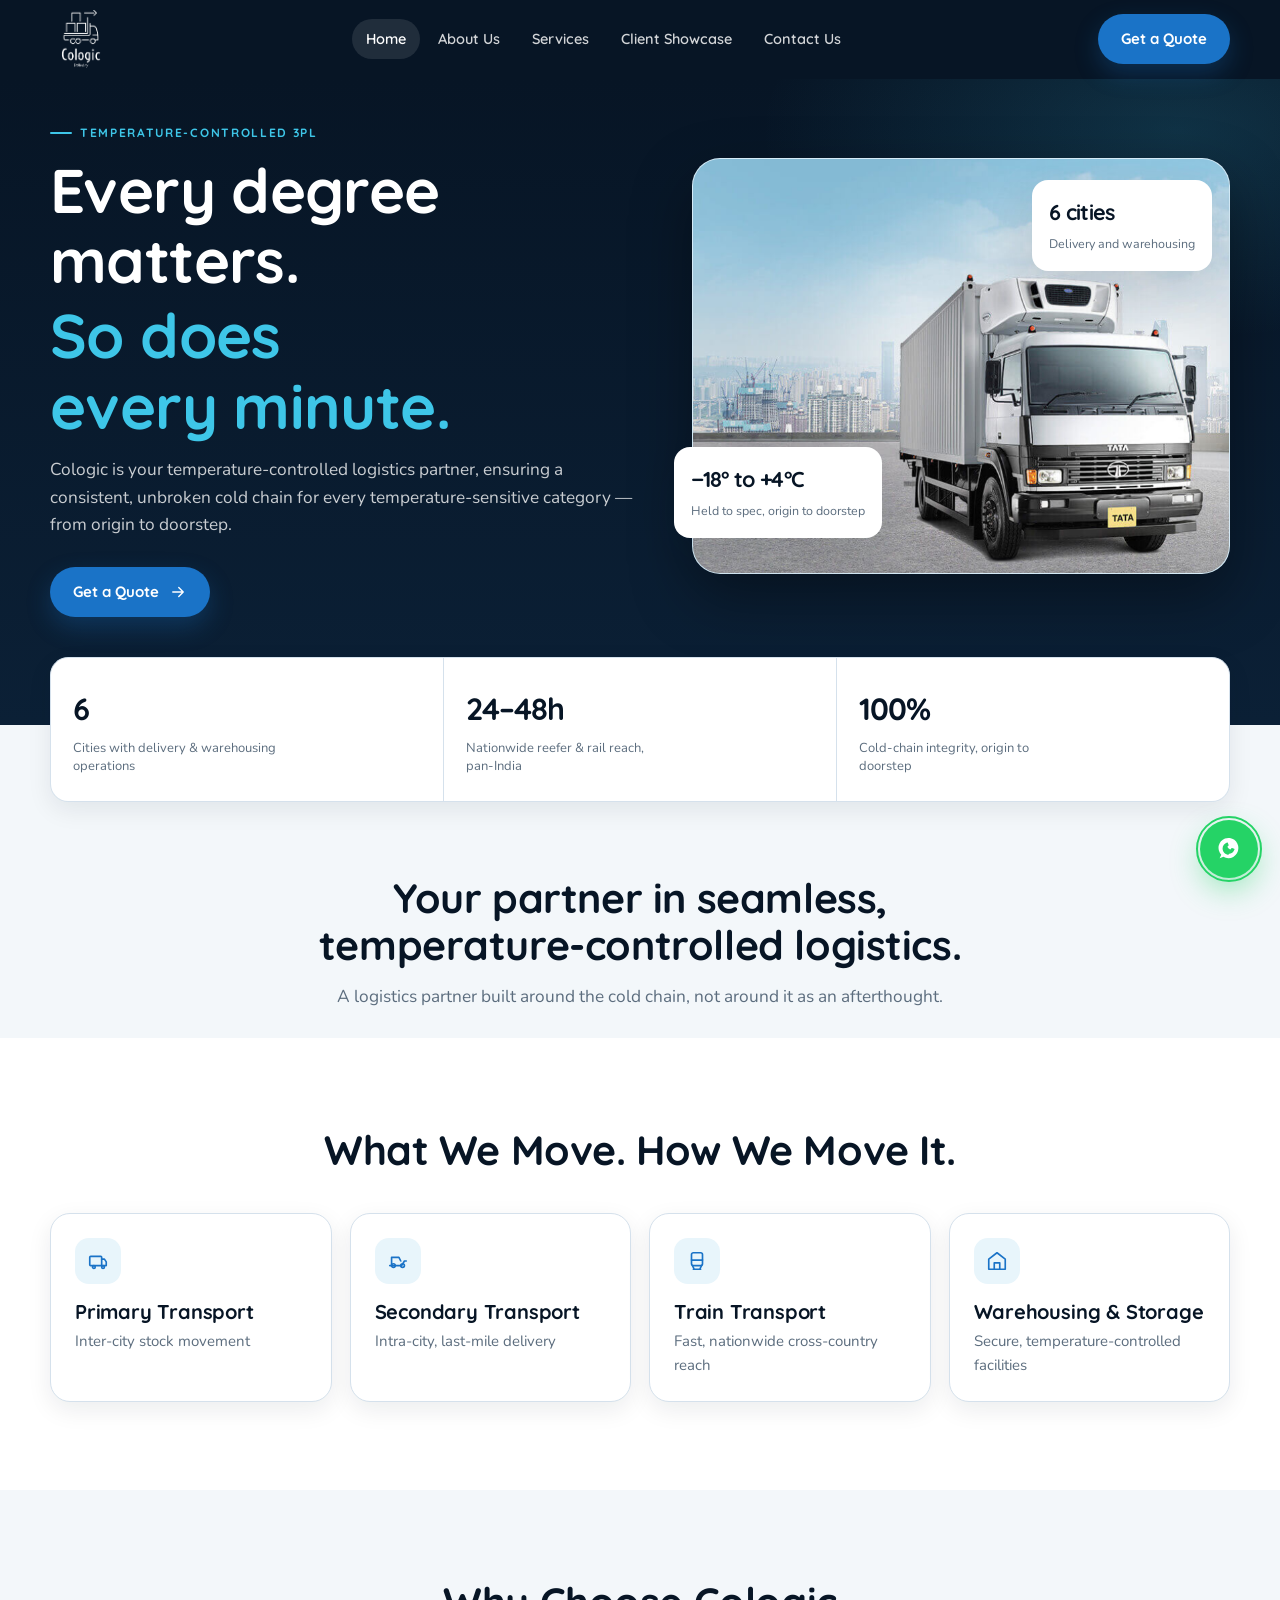
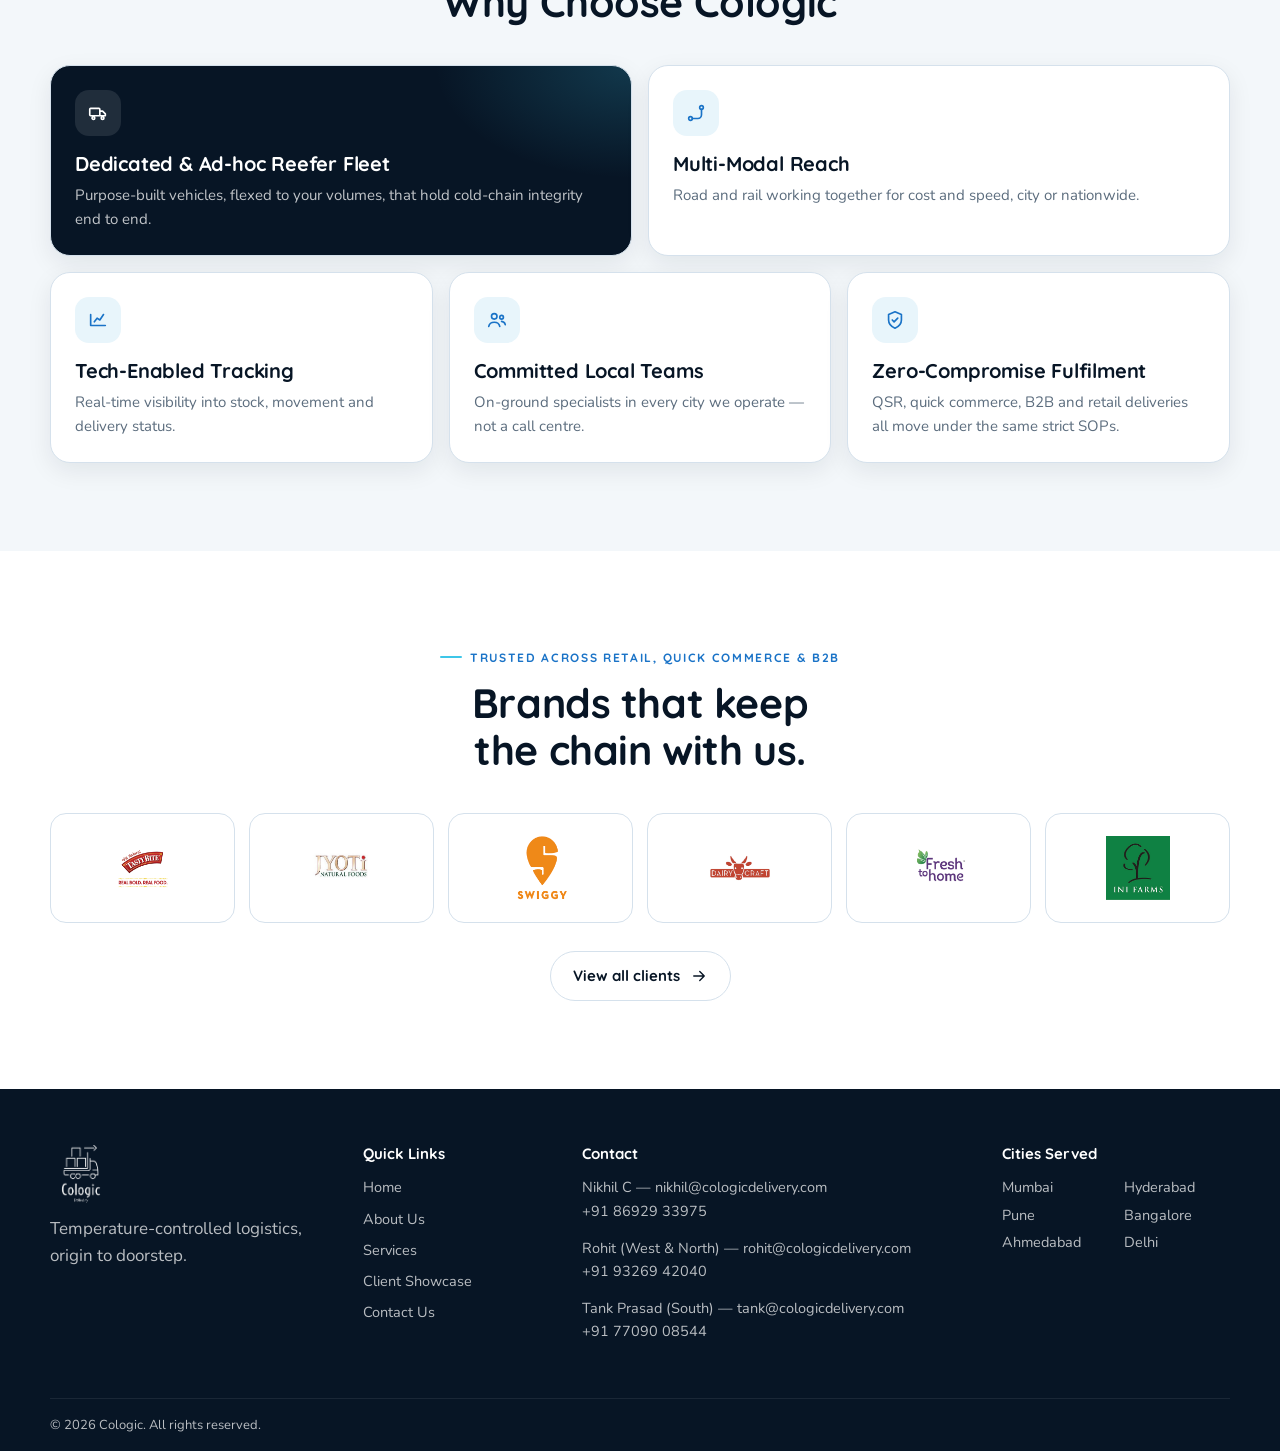
==== index.html @ efc70858 "Add Cologic static site with Docker + GitHub Actions deploy - Dockerfile (nginx:alpine) serving the " ====
<!DOCTYPE html>
<html lang="en">
<head>
  <meta charset="UTF-8">
  <meta name="viewport" content="width=device-width, initial-scale=1.0">
  <title>Cologic | Temperature-controlled logistics</title>
  <meta name="description" content="Cologic is your temperature-controlled logistics partner, keeping an unbroken cold chain for every temperature-sensitive category — from origin to doorstep.">
  <link rel="icon" href="images/logo-mark.png" type="image/png">
  <link rel="stylesheet" href="css/styles.css">
</head>
<body>
  <a class="skip" href="#main">Skip to content</a>

  <header class="header">
    <div class="wrap">
      <a class="brand" href="index.html" aria-label="Cologic home">
        <img src="images/logo-mark.png" alt="Cologic">
      </a>
      <nav class="nav" aria-label="Primary">
        <a class="is-active" href="index.html">Home</a>
        <a href="about.html">About Us</a>
        <a href="services.html">Services</a>
        <a href="clients.html">Client Showcase</a>
        <a href="contact.html">Contact Us</a>
        <a class="nav-cta btn btn-primary" href="contact.html">Get a Quote</a>
      </nav>
      <div class="header-cta">
        <a class="btn btn-primary" href="contact.html">Get a Quote</a>
        <button class="menu-toggle" type="button" aria-label="Open menu" aria-expanded="false">
          <span></span><span></span><span></span>
        </button>
      </div>
    </div>
  </header>

  <main id="main">
    <section class="hero">
      <div class="wrap hero-grid">
        <div class="hero-copy">
          <p class="eyebrow on-dark">Temperature-controlled 3PL</p>
          <h1>Every degree matters. <span>So does every minute.</span></h1>
          <p class="lede">Cologic is your temperature-controlled logistics partner, ensuring a consistent, unbroken cold chain for every temperature-sensitive category — from origin to doorstep.</p>
          <div class="btn-row">
            <a class="btn btn-primary" href="contact.html">
              Get a Quote
              <svg class="icon" viewBox="0 0 24 24"><path d="M5 12h14M13 6l6 6-6 6"/></svg>
            </a>
          </div>
        </div>
        <div class="hero-visual">
          <div class="hero-frame">
            <img src="images/hero-truck.png" alt="Cologic refrigerated delivery truck">
          </div>
          <div class="float-card float-temp">
            <strong>−18° to +4°C</strong>
            <span>Held to spec, origin to doorstep</span>
          </div>
          <div class="float-card float-sla">
            <strong>6 cities</strong>
            <span>Delivery and warehousing</span>
          </div>
        </div>
      </div>
    </section>

    <div class="wrap stats-lift">
      <div class="stats">
        <div class="stat">
          <b>6</b>
          <span>Cities with delivery &amp; warehousing operations</span>
        </div>
        <div class="stat">
          <b>24–48h</b>
          <span>Nationwide reefer &amp; rail reach, pan-India</span>
        </div>
        <div class="stat">
          <b>100%</b>
          <span>Cold-chain integrity, origin to doorstep</span>
        </div>
      </div>
    </div>

    <section class="section partner">
      <div class="wrap partner-copy">
        <h2>Your partner in seamless, temperature-controlled logistics.</h2>
        <p class="lede">A logistics partner built around the cold chain, not around it as an afterthought.</p>
      </div>
    </section>

    <section class="section sheet">
      <div class="wrap">
        <div class="section-head center">
          <h2>What We Move. How We Move It.</h2>
        </div>
        <div class="card-grid">
          <a class="card card-link" href="services.html#primary">
            <div class="card-icon">
              <svg class="icon" viewBox="0 0 24 24"><rect x="3" y="7" width="13" height="10" rx="1"/><path d="M16 10h3l2 3v4h-5"/><circle cx="7.5" cy="18.5" r="1.5"/><circle cx="17.5" cy="18.5" r="1.5"/></svg>
            </div>
            <h3>Primary Transport</h3>
            <p>Inter-city stock movement</p>
          </a>
          <a class="card card-link" href="services.html#secondary">
            <div class="card-icon">
              <svg class="icon" viewBox="0 0 24 24"><path d="M3 17h13l3-5h2"/><circle cx="7" cy="17" r="2"/><circle cx="17" cy="17" r="2"/><path d="M5 17V8h8l2 4"/></svg>
            </div>
            <h3>Secondary Transport</h3>
            <p>Intra-city, last-mile delivery</p>
          </a>
          <a class="card card-link" href="services.html#rail">
            <div class="card-icon">
              <svg class="icon" viewBox="0 0 24 24"><rect x="6" y="3" width="12" height="14" rx="2"/><path d="M6 11h12M9 21l-2-4M15 21l2-4M8 21h8"/></svg>
            </div>
            <h3>Train Transport</h3>
            <p>Fast, nationwide cross-country reach</p>
          </a>
          <a class="card card-link" href="services.html#warehouse">
            <div class="card-icon">
              <svg class="icon" viewBox="0 0 24 24"><path d="M3 10 12 3l9 7v11H3z"/><path d="M9 21v-7h6v7"/></svg>
            </div>
            <h3>Warehousing &amp; Storage</h3>
            <p>Secure, temperature-controlled facilities</p>
          </a>
        </div>
      </div>
    </section>

    <section class="section">
      <div class="wrap">
        <div class="section-head center">
          <h2>Why Choose Cologic</h2>
        </div>
        <div class="why-grid">
          <article class="why-card why-lead">
            <div class="card-icon">
              <svg class="icon" viewBox="0 0 24 24"><rect x="3" y="7" width="11" height="8" rx="1"/><path d="M14 10h3l3 3v2h-6"/><circle cx="7" cy="17.5" r="1.5"/><circle cx="17" cy="17.5" r="1.5"/></svg>
            </div>
            <h3>Dedicated &amp; Ad-hoc Reefer Fleet</h3>
            <p>Purpose-built vehicles, flexed to your volumes, that hold cold-chain integrity end to end.</p>
          </article>
          <article class="why-card">
            <div class="card-icon">
              <svg class="icon" viewBox="0 0 24 24"><circle cx="6" cy="18" r="2"/><circle cx="18" cy="6" r="2"/><path d="M8 18h6a4 4 0 0 0 4-4V8"/></svg>
            </div>
            <h3>Multi-Modal Reach</h3>
            <p>Road and rail working together for cost and speed, city or nationwide.</p>
          </article>
          <article class="why-card">
            <div class="card-icon">
              <svg class="icon" viewBox="0 0 24 24"><path d="M4 18V6M4 18h16"/><path d="M8 14l3-4 3 2 4-6"/></svg>
            </div>
            <h3>Tech-Enabled Tracking</h3>
            <p>Real-time visibility into stock, movement and delivery status.</p>
          </article>
          <article class="why-card">
            <div class="card-icon">
              <svg class="icon" viewBox="0 0 24 24"><circle cx="9" cy="8" r="3"/><path d="M3 19c.6-3 3-4.5 6-4.5s5.4 1.5 6 4.5"/><circle cx="17" cy="9" r="2"/><path d="M17 13.5c2 .3 3.5 1.4 4 3.5"/></svg>
            </div>
            <h3>Committed Local Teams</h3>
            <p>On-ground specialists in every city we operate — not a call centre.</p>
          </article>
          <article class="why-card">
            <div class="card-icon">
              <svg class="icon" viewBox="0 0 24 24"><path d="M12 3 5 6v6c0 4.2 2.8 7.2 7 9 4.2-1.8 7-4.8 7-9V6z"/><path d="m9 12 2 2 4-4"/></svg>
            </div>
            <h3>Zero-Compromise Fulfilment</h3>
            <p>QSR, quick commerce, B2B and retail deliveries all move under the same strict SOPs.</p>
          </article>
        </div>
      </div>
    </section>

    <section class="section sheet">
      <div class="wrap">
        <div class="section-head center">
          <p class="eyebrow">Trusted across retail, quick commerce &amp; B2B</p>
          <h2>Brands that keep the chain with us.</h2>
        </div>
        <div class="logo-grid logo-grid-6">
          <div class="logo-cell"><img src="images/clients/client-01.webp" alt="Client logo"></div>
          <div class="logo-cell"><img src="images/clients/client-02.webp" alt="Client logo"></div>
          <div class="logo-cell"><img src="images/clients/client-03.webp" alt="Client logo"></div>
          <div class="logo-cell"><img src="images/clients/client-04.webp" alt="Client logo"></div>
          <div class="logo-cell"><img src="images/clients/client-05.webp" alt="Client logo"></div>
          <div class="logo-cell"><img src="images/clients/client-06.webp" alt="Client logo"></div>
        </div>
        <div class="btn-row center-row">
          <a class="btn btn-ghost" href="clients.html">
            View all clients
            <svg class="icon" viewBox="0 0 24 24"><path d="M5 12h14M13 6l6 6-6 6"/></svg>
          </a>
        </div>
      </div>
    </section>
  </main>

  <footer class="footer">
    <div class="wrap footer-grid">
      <div class="footer-brand">
        <img src="images/logo-mark.png" alt="Cologic">
        <p>Temperature-controlled logistics, origin to doorstep.</p>
      </div>
      <div>
        <h4>Quick Links</h4>
        <ul>
          <li><a href="index.html">Home</a></li>
          <li><a href="about.html">About Us</a></li>
          <li><a href="services.html">Services</a></li>
          <li><a href="clients.html">Client Showcase</a></li>
          <li><a href="contact.html">Contact Us</a></li>
        </ul>
      </div>
      <div>
        <h4>Contact</h4>
        <ul class="footer-contacts">
          <li>
            <a href="mailto:nikhil@cologicdelivery.com">Nikhil C — nikhil@cologicdelivery.com</a>
            <a href="tel:+918692933975">+91 86929 33975</a>
          </li>
          <li>
            <a href="mailto:rohit@cologicdelivery.com">Rohit (West &amp; North) — rohit@cologicdelivery.com</a>
            <a href="tel:+919326942040">+91 93269 42040</a>
          </li>
          <li>
            <a href="mailto:tank@cologicdelivery.com">Tank Prasad (South) — tank@cologicdelivery.com</a>
            <a href="tel:+917709008544">+91 77090 08544</a>
          </li>
        </ul>
      </div>
      <div>
        <h4>Cities Served</h4>
        <ul class="footer-cities">
          <li>Mumbai</li>
          <li>Hyderabad</li>
          <li>Pune</li>
          <li>Bangalore</li>
          <li>Ahmedabad</li>
          <li>Delhi</li>
        </ul>
      </div>
    </div>
    <div class="wrap footer-bottom">
      <span>© <span data-year>2026</span> Cologic. All rights reserved.</span>
    </div>
  </footer>

  <a class="wa-fab" href="https://wa.me/918692933975" target="_blank" rel="noopener" aria-label="Chat on WhatsApp">
    <svg viewBox="0 0 24 24"><path d="M20 11.5A8.5 8.5 0 0 1 7.2 18.7L4 20l1.4-3.1A8.5 8.5 0 1 1 20 11.5zm-8.4 4.7c2.4 0 4.4-1.6 5.1-3.8.1-.4 0-.6-.3-.7l-1.7-.6c-.3-.1-.5 0-.6.2l-.7 1c-.1.1-.2.2-.4.1-1-.4-1.8-1.1-2.3-2.1 0-.1 0-.3.1-.4l.8-.8c.2-.2.2-.4.1-.6l-.7-1.7c-.1-.3-.4-.4-.7-.3-2.2.7-3.8 2.7-3.8 5.1 0 3 2.4 5.4 5.4 5.4z"/></svg>
  </a>

  <script src="js/main.js"></script>
</body>
</html>
---- css/styles.css ----
/* ==========================================================================
   Cologic Delivery — brand site
   Cold-chain mid-mile logistics
   ========================================================================== */

@import url("https://fonts.googleapis.com/css2?family=Caveat:wght@500;600;700&family=Nunito:ital,wght@0,400;0,500;0,600;0,700;1,400&family=Quicksand:wght@500;600;700&display=swap");

:root {
  --font-display: "Quicksand", "Nunito", sans-serif;
  --font-body: "Nunito", "Quicksand", sans-serif;
  --font-script: "Caveat", cursive;
  --navy: #071525;
  --navy-2: #0c243c;
  --ink: #122033;
  --blue: #1a73c7;
  --blue-deep: #1259a3;
  --cyan: #3ec6e8;
  --ice: #e8f5fb;
  --mist: #f3f7fa;
  --paper: #f6f3ec;
  --white: #ffffff;
  --muted: #5c6d7e;
  --line: #d5e1ec;
  --gold: #c9a227;
  --ok: #1b8a5a;
  --whatsapp: #25d366;
  --shadow: 0 18px 50px rgba(7, 21, 37, 0.12);
  --shadow-sm: 0 8px 24px rgba(7, 21, 37, 0.08);
  --radius: 18px;
  --radius-sm: 12px;
  --header-h: 78px;
  --max: 1180px;
  --ease: cubic-bezier(0.22, 1, 0.36, 1);
}

*,
*::before,
*::after {
  box-sizing: border-box;
  margin: 0;
  padding: 0;
}

html {
  scroll-behavior: smooth;
}

body {
  font-family: var(--font-body);
  color: var(--ink);
  background: var(--mist);
  line-height: 1.6;
  font-size: 17px;
  -webkit-font-smoothing: antialiased;
}

img {
  max-width: 100%;
  display: block;
}

a {
  color: inherit;
  text-decoration: none;
}

button,
input,
select,
textarea {
  font: inherit;
}

ul {
  list-style: none;
}

.skip {
  position: absolute;
  left: -999px;
  top: 8px;
  background: var(--navy);
  color: #fff;
  padding: 8px 14px;
  z-index: 100;
}

.skip:focus {
  left: 8px;
}

/* -------------------------------------------------------------------------- */
/* Layout                                                                      */
/* -------------------------------------------------------------------------- */

.wrap {
  width: min(var(--max), calc(100% - 40px));
  margin-inline: auto;
}

.section {
  padding: 88px 0;
}

.section-head {
  max-width: 640px;
  margin-bottom: 40px;
}

.section-head.center {
  margin-inline: auto;
  text-align: center;
}

.eyebrow {
  display: inline-flex;
  align-items: center;
  gap: 8px;
  font-family: var(--font-display);
  font-size: 12px;
  font-weight: 700;
  letter-spacing: 0.14em;
  text-transform: uppercase;
  color: var(--blue);
  margin-bottom: 12px;
}

.script {
  font-family: var(--font-script);
  font-weight: 600;
  letter-spacing: 0.02em;
  text-transform: none;
}

.eyebrow::before {
  content: "";
  width: 22px;
  height: 2px;
  background: var(--cyan);
  border-radius: 2px;
}

h1,
h2,
h3,
h4 {
  font-family: var(--font-display);
  line-height: 1.15;
  letter-spacing: -0.01em;
  color: var(--navy);
  text-wrap: balance;
}

h1 {
  font-size: clamp(2.15rem, 5vw, 3.85rem);
  font-weight: 700;
}

h2 {
  font-size: clamp(1.7rem, 3.2vw, 2.6rem);
  font-weight: 700;
}

h3 {
  font-size: 1.25rem;
  font-weight: 700;
}

.lede {
  color: var(--muted);
  font-size: 1.08rem;
  margin-top: 14px;
}

/* -------------------------------------------------------------------------- */
/* Buttons                                                                     */
/* -------------------------------------------------------------------------- */

.btn {
  display: inline-flex;
  align-items: center;
  justify-content: center;
  gap: 10px;
  min-height: 50px;
  padding: 0 22px;
  border-radius: 999px;
  border: 1.5px solid transparent;
  font-family: var(--font-display);
  font-weight: 700;
  font-size: 15px;
  cursor: pointer;
  transition: transform 0.25s var(--ease), background 0.25s, color 0.25s, box-shadow 0.25s, border-color 0.25s;
}

.btn:hover {
  transform: translateY(-2px);
}

.btn:hover .icon {
  transform: translateX(3px);
}

.btn .icon {
  transition: transform 0.25s var(--ease);
}

.btn-primary {
  background: var(--blue);
  color: #fff;
  box-shadow: 0 10px 24px rgba(26, 115, 199, 0.28);
}

.btn-primary:hover {
  background: var(--blue-deep);
}

.btn-ghost {
  background: transparent;
  color: var(--navy);
  border-color: var(--line);
}

.btn-ghost:hover {
  border-color: var(--navy);
}

.btn-light {
  background: #fff;
  color: var(--navy);
}

.btn-whatsapp {
  background: var(--whatsapp);
  color: #fff;
}

.btn-row {
  display: flex;
  flex-wrap: wrap;
  gap: 12px;
  margin-top: 28px;
}

.icon {
  width: 18px;
  height: 18px;
  fill: none;
  stroke: currentColor;
  stroke-width: 1.8;
  stroke-linecap: round;
  stroke-linejoin: round;
}

/* -------------------------------------------------------------------------- */
/* Top bar + header                                                            */
/* -------------------------------------------------------------------------- */

.topbar {
  background: var(--navy);
  color: rgba(255, 255, 255, 0.78);
  font-size: 13px;
}

.topbar .wrap {
  display: flex;
  justify-content: space-between;
  align-items: center;
  min-height: 38px;
  gap: 16px;
}

.topbar a:hover {
  color: #fff;
}

.topbar-left,
.topbar-right {
  display: flex;
  gap: 18px;
  align-items: center;
  flex-wrap: wrap;
}

.topbar svg {
  width: 14px;
  height: 14px;
  vertical-align: -2px;
  margin-right: 6px;
}

.header {
  position: sticky;
  top: 0;
  z-index: 50;
  background: rgba(255, 255, 255, 0.9);
  backdrop-filter: blur(16px);
  border-bottom: 1px solid transparent;
  transition: box-shadow 0.3s, border-color 0.3s;
}

.header.is-scrolled {
  border-bottom-color: var(--line);
  box-shadow: 0 8px 30px rgba(7, 21, 37, 0.06);
}

.header .wrap {
  display: flex;
  align-items: center;
  justify-content: space-between;
  min-height: var(--header-h);
  gap: 20px;
}

.brand {
  display: flex;
  align-items: center;
  gap: 10px;
  flex-shrink: 0;
}

.brand img {
  height: 54px;
  width: auto;
  mix-blend-mode: multiply;
}

.nav {
  display: flex;
  align-items: center;
  gap: 4px;
}

.nav a {
  padding: 8px 14px;
  border-radius: 999px;
  font-family: var(--font-display);
  font-weight: 600;
  font-size: 14.5px;
  color: var(--navy-2);
  transition: background 0.2s, color 0.2s;
}

.nav a:hover,
.nav a.is-active {
  background: var(--ice);
  color: var(--blue);
}

.header-cta {
  display: flex;
  align-items: center;
  gap: 10px;
}

.menu-toggle {
  display: none;
  width: 44px;
  height: 44px;
  border: 1px solid var(--line);
  background: #fff;
  border-radius: 12px;
  cursor: pointer;
  align-items: center;
  justify-content: center;
  flex-direction: column;
  gap: 5px;
}

.menu-toggle span {
  display: block;
  width: 18px;
  height: 2px;
  background: var(--navy);
  border-radius: 2px;
  transition: 0.25s var(--ease);
}

body.nav-open .menu-toggle span:nth-child(1) {
  transform: translateY(7px) rotate(45deg);
}

body.nav-open .menu-toggle span:nth-child(2) {
  opacity: 0;
}

body.nav-open .menu-toggle span:nth-child(3) {
  transform: translateY(-7px) rotate(-45deg);
}

/* -------------------------------------------------------------------------- */
/* Hero                                                                        */
/* -------------------------------------------------------------------------- */

.hero {
  position: relative;
  overflow: hidden;
  background:
    radial-gradient(900px 420px at 85% -10%, rgba(62, 198, 232, 0.22), transparent 60%),
    radial-gradient(700px 380px at 0% 100%, rgba(26, 115, 199, 0.16), transparent 55%),
    linear-gradient(180deg, #f7fbfe 0%, var(--mist) 100%);
  padding: 56px 0 28px;
}

.hero-grid {
  display: grid;
  grid-template-columns: 1.05fr 0.95fr;
  gap: 48px;
  align-items: center;
}

.hero-kicker {
  display: inline-flex;
  align-items: center;
  gap: 8px;
  background: #fff;
  border: 1px solid var(--line);
  border-radius: 999px;
  padding: 6px 12px 6px 6px;
  font-size: 13px;
  font-weight: 600;
  color: var(--navy-2);
  margin-bottom: 18px;
  box-shadow: var(--shadow-sm);
}

.hero-kicker b {
  background: var(--navy);
  color: #fff;
  border-radius: 999px;
  padding: 4px 10px;
  font-size: 11px;
  letter-spacing: 0.08em;
  font-family: var(--font-display);
}

.hero-kicker .script {
  font-size: 1.45em;
  color: var(--blue);
  line-height: 1;
}

.hero h1 span {
  display: block;
  background: linear-gradient(90deg, var(--navy) 0%, var(--blue) 70%, #1aa3c4 100%);
  -webkit-background-clip: text;
  background-clip: text;
  color: transparent;
}

.hero-visual {
  position: relative;
}

.hero-frame {
  border-radius: 28px;
  overflow: hidden;
  box-shadow: var(--shadow);
  background: #cfe8f6;
  aspect-ratio: 4 / 3.1;
}

.hero-frame img {
  width: 100%;
  height: 100%;
  object-fit: cover;
  object-position: 60% 70%;
  animation: kenburns 18s var(--ease) infinite alternate;
}

.float-card {
  position: absolute;
  background: #fff;
  border-radius: 16px;
  padding: 14px 16px;
  box-shadow: var(--shadow);
  border: 1px solid rgba(255, 255, 255, 0.7);
  animation: floaty 4.5s ease-in-out infinite;
}

.float-temp {
  left: -18px;
  bottom: 36px;
  min-width: 168px;
}

.float-sla {
  right: 18px;
  top: 22px;
  animation-delay: 1.2s;
}

.float-card strong {
  display: block;
  font-family: var(--font-display);
  font-size: 1.35rem;
  letter-spacing: -0.03em;
  color: var(--navy);
}

.float-card span {
  font-size: 12.5px;
  color: var(--muted);
}

.temp-range {
  display: flex;
  align-items: center;
  gap: 8px;
  margin-top: 6px;
}

.temp-bar {
  flex: 1;
  height: 6px;
  border-radius: 99px;
  background: linear-gradient(90deg, #ef8a3a, #3ec6e8 55%, #4aa3ff);
  position: relative;
  overflow: hidden;
}

.temp-bar::after {
  content: "";
  position: absolute;
  inset: 0;
  background: linear-gradient(90deg, transparent, rgba(255, 255, 255, 0.7), transparent);
  animation: shimmer 2.4s ease-in-out infinite;
}

/* -------------------------------------------------------------------------- */
/* Marquee                                                                     */
/* -------------------------------------------------------------------------- */

.marquee {
  overflow: hidden;
  border-block: 1px solid var(--line);
  background: #fff;
  padding: 14px 0;
}

.marquee:hover .marquee-track {
  animation-play-state: paused;
}

.marquee-track {
  display: flex;
  gap: 0;
  width: max-content;
  animation: marquee 28s linear infinite;
}

.marquee span {
  padding: 0 28px;
  font-family: var(--font-display);
  font-weight: 700;
  letter-spacing: 0.14em;
  text-transform: uppercase;
  font-size: 12px;
  color: var(--navy);
  white-space: nowrap;
}

.marquee span::after {
  content: "·";
  margin-left: 28px;
  color: var(--cyan);
}

@keyframes marquee {
  from { transform: translateX(0); }
  to { transform: translateX(-50%); }
}

/* -------------------------------------------------------------------------- */
/* Stats                                                                       */
/* -------------------------------------------------------------------------- */

.stats {
  display: grid;
  grid-template-columns: repeat(5, 1fr);
  gap: 1px;
  background: var(--line);
  border: 1px solid var(--line);
  border-radius: var(--radius);
  overflow: hidden;
  margin-top: -8px;
  position: relative;
  z-index: 2;
  box-shadow: var(--shadow-sm);
}

.stat {
  background: #fff;
  padding: 22px 18px;
  text-align: center;
}

.stat b {
  display: block;
  font-family: var(--font-display);
  font-size: 1.55rem;
  color: var(--navy);
  letter-spacing: -0.03em;
}

.stat span {
  font-size: 13px;
  color: var(--muted);
}

/* -------------------------------------------------------------------------- */
/* Cards / grids                                                               */
/* -------------------------------------------------------------------------- */

.intro-grid {
  display: grid;
  grid-template-columns: 1.1fr 0.9fr;
  gap: 56px;
  align-items: center;
}

.intro-copy p + p {
  margin-top: 14px;
  color: var(--muted);
}

.intro-panel {
  background: var(--navy);
  color: rgba(255, 255, 255, 0.82);
  border-radius: 24px;
  padding: 36px;
  position: relative;
  overflow: hidden;
}

.intro-panel::after {
  content: "";
  position: absolute;
  width: 220px;
  height: 220px;
  right: -70px;
  bottom: -80px;
  background: radial-gradient(circle, rgba(62, 198, 232, 0.35), transparent 70%);
}

.intro-panel h3 {
  color: #fff;
  margin-bottom: 10px;
}

.card-grid {
  display: grid;
  grid-template-columns: repeat(4, 1fr);
  gap: 18px;
}

.card-grid-3 {
  display: grid;
  grid-template-columns: repeat(3, 1fr);
  gap: 18px;
}

.card {
  background: #fff;
  border: 1px solid var(--line);
  border-radius: 20px;
  padding: 24px;
  box-shadow: var(--shadow-sm);
  transition: transform 0.35s var(--ease), border-color 0.25s, box-shadow 0.25s;
}

.card:hover {
  transform: translateY(-6px);
  border-color: #b7d4ea;
  box-shadow: var(--shadow);
}

.card-icon {
  width: 46px;
  height: 46px;
  border-radius: 14px;
  display: grid;
  place-items: center;
  background: var(--ice);
  color: var(--blue);
  margin-bottom: 16px;
  transition: transform 0.35s var(--ease), background 0.25s;
}

.card:hover .card-icon {
  transform: rotate(-8deg) scale(1.08);
}

.card-icon svg {
  width: 22px;
  height: 22px;
}

.card p {
  color: var(--muted);
  font-size: 15px;
  margin-top: 8px;
}

.card .link {
  display: inline-flex;
  align-items: center;
  gap: 6px;
  margin-top: 16px;
  color: var(--blue);
  font-weight: 600;
  font-size: 14px;
}

/* -------------------------------------------------------------------------- */
/* Temperature / capability band                                               */
/* -------------------------------------------------------------------------- */

.band {
  background: var(--navy);
  color: rgba(255, 255, 255, 0.8);
  border-radius: 28px;
  padding: 48px;
  display: grid;
  grid-template-columns: 1fr 1fr;
  gap: 40px;
  align-items: center;
}

.band h2,
.band h3 {
  color: #fff;
}

.thermo-wrap {
  display: grid;
  grid-template-columns: 70px 1fr;
  gap: 22px;
  align-items: center;
}

.thermo {
  width: 28px;
  height: 220px;
  margin: 0 auto;
  border-radius: 20px;
  border: 3px solid rgba(255, 255, 255, 0.25);
  position: relative;
  background: linear-gradient(180deg, #ef8a3a 0%, #fff 45%, #3ec6e8 100%);
  background-size: 100% 160%;
  animation: thermo-pulse 3.6s ease-in-out infinite;
}

.thermo::after {
  content: "";
  position: absolute;
  width: 42px;
  height: 42px;
  left: 50%;
  bottom: -14px;
  transform: translateX(-50%);
  background: #3ec6e8;
  border-radius: 50%;
  border: 3px solid rgba(255, 255, 255, 0.25);
  animation: thermo-glow 2.4s ease-in-out infinite;
}

.temp-list li {
  display: flex;
  justify-content: space-between;
  gap: 12px;
  padding: 10px 0;
  border-bottom: 1px solid rgba(255, 255, 255, 0.1);
  font-size: 14.5px;
}

.temp-list b {
  color: #fff;
}

/* -------------------------------------------------------------------------- */
/* Cities                                                                      */
/* -------------------------------------------------------------------------- */

.city-grid {
  display: grid;
  grid-template-columns: repeat(5, 1fr);
  gap: 14px;
}

.city {
  background: #fff;
  border: 1px solid var(--line);
  border-radius: 16px;
  padding: 22px 16px;
  text-align: center;
  transition: transform 0.3s var(--ease), border-color 0.25s, box-shadow 0.25s;
}

.city:hover {
  transform: translateY(-4px);
  border-color: #b7d4ea;
  box-shadow: var(--shadow-sm);
}

.city strong {
  display: block;
  font-family: var(--font-display);
  font-size: 1.15rem;
}

.city span {
  font-size: 13px;
  color: var(--muted);
}

/* -------------------------------------------------------------------------- */
/* Product verticals                                                           */
/* -------------------------------------------------------------------------- */

.product-grid {
  display: grid;
  grid-template-columns: repeat(3, 1fr);
  gap: 18px;
}

.product {
  position: relative;
  border-radius: 22px;
  overflow: hidden;
  min-height: 220px;
  isolation: isolate;
}

.product img {
  width: 100%;
  height: 100%;
  object-fit: cover;
  position: absolute;
  inset: 0;
  z-index: -1;
  transform: scale(1.04);
  transition: transform 0.5s var(--ease);
}

.product:hover img {
  transform: scale(1.1);
}

.product::after {
  content: "";
  position: absolute;
  inset: 0;
  background: linear-gradient(180deg, transparent 25%, rgba(7, 21, 37, 0.78));
  z-index: 0;
}

.product figcaption {
  position: absolute;
  left: 18px;
  right: 18px;
  bottom: 16px;
  color: #fff;
  z-index: 1;
  font-family: var(--font-display);
  font-size: 1.2rem;
  font-weight: 700;
}

/* -------------------------------------------------------------------------- */
/* Clients                                                                     */
/* -------------------------------------------------------------------------- */

.logo-grid {
  display: grid;
  grid-template-columns: repeat(5, 1fr);
  gap: 14px;
}

.logo-cell {
  background: #fff;
  border: 1px solid var(--line);
  border-radius: 16px;
  min-height: 110px;
  display: grid;
  place-items: center;
  padding: 16px 18px;
  transition: transform 0.3s var(--ease), box-shadow 0.3s, border-color 0.25s;
}

.logo-cell:hover {
  transform: translateY(-4px);
  border-color: #b7d4ea;
  box-shadow: var(--shadow-sm);
}

.logo-cell img {
  max-height: 64px;
  width: auto;
  max-width: 100%;
  object-fit: contain;
  filter: grayscale(0.15);
  transition: filter 0.3s, transform 0.3s var(--ease);
}

.logo-cell:hover img {
  filter: grayscale(0);
  transform: scale(1.06);
}

/* -------------------------------------------------------------------------- */
/* FAQ                                                                         */
/* -------------------------------------------------------------------------- */

.faq {
  display: grid;
  gap: 10px;
}

.faq details {
  background: #fff;
  border: 1px solid var(--line);
  border-radius: 16px;
  padding: 4px 18px;
}

.faq summary {
  cursor: pointer;
  list-style: none;
  font-weight: 700;
  font-family: var(--font-display);
  padding: 16px 0;
  display: flex;
  justify-content: space-between;
  align-items: center;
  gap: 12px;
}

.faq summary::-webkit-details-marker {
  display: none;
}

.faq summary::after {
  content: "+";
  font-size: 22px;
  color: var(--blue);
  font-weight: 500;
}

.faq details[open] summary::after {
  content: "–";
}

.faq details p {
  color: var(--muted);
  padding-bottom: 16px;
}

/* -------------------------------------------------------------------------- */
/* CTA band                                                                    */
/* -------------------------------------------------------------------------- */

.cta {
  background:
    radial-gradient(500px 200px at 90% 0%, rgba(62, 198, 232, 0.22), transparent),
    var(--navy);
  color: rgba(255, 255, 255, 0.8);
  border-radius: 28px;
  padding: 48px;
  display: flex;
  justify-content: space-between;
  align-items: center;
  gap: 24px;
}

.cta h2 {
  color: #fff;
  max-width: 560px;
}

/* -------------------------------------------------------------------------- */
/* Page hero                                                                   */
/* -------------------------------------------------------------------------- */

.page-hero {
  background:
    linear-gradient(180deg, rgba(7, 21, 37, 0.55), rgba(7, 21, 37, 0.78)),
    url("../images/hero-truck.png") center 68% / cover no-repeat;
  color: #fff;
  padding: 72px 0 64px;
}

.page-hero h1 {
  color: #fff;
}

.page-hero .lede {
  color: rgba(255, 255, 255, 0.78);
}

.crumbs {
  font-size: 13px;
  color: rgba(255, 255, 255, 0.65);
  margin-bottom: 14px;
}

.crumbs a:hover {
  color: #fff;
}

/* -------------------------------------------------------------------------- */
/* About                                                                       */
/* -------------------------------------------------------------------------- */

.mission-grid {
  display: grid;
  grid-template-columns: 1fr 1fr;
  gap: 18px;
}

.mission {
  background: #fff;
  border-radius: 22px;
  padding: 32px;
  border: 1px solid var(--line);
}

.mission.vision {
  background: var(--navy);
  color: rgba(255, 255, 255, 0.8);
  border-color: transparent;
}

.mission.vision h3 {
  color: #fff;
}

.timeline {
  display: grid;
  gap: 0;
  border-left: 2px solid var(--line);
  margin-left: 8px;
}

.tl {
  position: relative;
  padding: 0 0 28px 28px;
}

.tl::before {
  content: "";
  position: absolute;
  left: -7px;
  top: 6px;
  width: 12px;
  height: 12px;
  background: var(--cyan);
  border-radius: 50%;
  box-shadow: 0 0 0 4px var(--ice);
}

.tl b {
  color: var(--blue);
  font-size: 13px;
  letter-spacing: 0.08em;
  text-transform: uppercase;
}

.check-list li {
  position: relative;
  padding-left: 28px;
  margin: 10px 0;
  color: var(--muted);
}

.check-list li::before {
  content: "";
  position: absolute;
  left: 0;
  top: 7px;
  width: 16px;
  height: 16px;
  border-radius: 50%;
  background: var(--ice);
  box-shadow: inset 0 0 0 1px #b9d8ea;
}

.check-list li::after {
  content: "";
  position: absolute;
  left: 5px;
  top: 11px;
  width: 6px;
  height: 3px;
  border-left: 2px solid var(--blue);
  border-bottom: 2px solid var(--blue);
  transform: rotate(-45deg);
}

.two-col {
  display: grid;
  grid-template-columns: 1fr 1fr;
  gap: 40px;
  align-items: start;
}

/* -------------------------------------------------------------------------- */
/* Contact                                                                     */
/* -------------------------------------------------------------------------- */

.contact-grid {
  display: grid;
  grid-template-columns: 0.95fr 1.05fr;
  gap: 28px;
  align-items: start;
}

.contact-card,
.form-card {
  background: #fff;
  border: 1px solid var(--line);
  border-radius: 22px;
  padding: 28px;
  box-shadow: var(--shadow-sm);
}

.info-row {
  display: flex;
  gap: 14px;
  padding: 14px 0;
  border-bottom: 1px solid var(--line);
}

.info-row:last-child {
  border-bottom: 0;
}

.info-ico {
  width: 42px;
  height: 42px;
  border-radius: 12px;
  background: var(--ice);
  color: var(--blue);
  display: grid;
  place-items: center;
  flex-shrink: 0;
}

.info-row b {
  display: block;
  font-size: 13px;
  color: var(--muted);
  font-weight: 600;
}

.form-grid {
  display: grid;
  grid-template-columns: 1fr 1fr;
  gap: 14px;
}

.field {
  display: flex;
  flex-direction: column;
  gap: 6px;
}

.field.full {
  grid-column: 1 / -1;
}

.field label {
  font-size: 13px;
  font-weight: 600;
}

.field input,
.field textarea,
.field select {
  border: 1px solid var(--line);
  border-radius: 12px;
  padding: 12px 14px;
  background: var(--mist);
  outline: none;
  transition: border-color 0.2s, box-shadow 0.2s, background 0.2s;
}

.field input:focus,
.field textarea:focus,
.field select:focus {
  border-color: var(--blue);
  background: #fff;
  box-shadow: 0 0 0 4px rgba(26, 115, 199, 0.12);
}

.form-note {
  font-size: 13px;
  color: var(--muted);
  margin-top: 10px;
}

.form-success {
  display: none;
  background: #e8f7ef;
  color: var(--ok);
  border-radius: 12px;
  padding: 12px 14px;
  margin-top: 12px;
  font-weight: 600;
}

.form-success.show {
  display: block;
}

.map {
  border: 0;
  width: 100%;
  min-height: 320px;
  border-radius: 22px;
  filter: grayscale(0.15) contrast(1.05);
}

/* -------------------------------------------------------------------------- */
/* Footer                                                                      */
/* -------------------------------------------------------------------------- */

.footer {
  background: var(--navy);
  color: rgba(255, 255, 255, 0.72);
  padding: 56px 0 0;
  margin-top: 20px;
}

.footer-grid {
  display: grid;
  grid-template-columns: 1.3fr 0.8fr 0.8fr 1fr;
  gap: 32px;
  padding-bottom: 40px;
}

.footer h4 {
  color: #fff;
  font-size: 15px;
  margin-bottom: 14px;
  letter-spacing: 0;
}

.footer a:hover {
  color: #fff;
}

.footer li {
  margin: 8px 0;
  font-size: 14.5px;
}

.footer-brand img {
  height: 56px;
  width: auto;
  margin-bottom: 12px;
  filter: brightness(0) invert(1);
  opacity: 0.92;
}

.footer-bottom {
  border-top: 1px solid rgba(255, 255, 255, 0.08);
  padding: 16px 0;
  display: flex;
  justify-content: space-between;
  gap: 12px;
  font-size: 13px;
  flex-wrap: wrap;
}

/* -------------------------------------------------------------------------- */
/* WhatsApp FAB                                                                */
/* -------------------------------------------------------------------------- */

.wa-fab {
  position: fixed;
  right: 22px;
  bottom: 22px;
  z-index: 60;
  width: 58px;
  height: 58px;
  border-radius: 50%;
  background: var(--whatsapp);
  color: #fff;
  display: grid;
  place-items: center;
  box-shadow: 0 12px 30px rgba(37, 211, 102, 0.4);
  transition: transform 0.25s var(--ease);
}

.wa-fab::before {
  content: "";
  position: absolute;
  inset: -4px;
  border-radius: 50%;
  border: 2px solid var(--whatsapp);
  animation: ping 2.2s ease-out infinite;
}

.wa-fab:hover {
  transform: scale(1.08);
}

.wa-fab svg {
  width: 28px;
  height: 28px;
  fill: currentColor;
}

/* -------------------------------------------------------------------------- */
/* 404                                                                         */
/* -------------------------------------------------------------------------- */

.error {
  min-height: 70vh;
  display: grid;
  place-items: center;
  text-align: center;
  padding: 80px 20px;
}

.error b {
  font-family: var(--font-display);
  font-size: clamp(5rem, 12vw, 9rem);
  color: var(--ice);
  letter-spacing: -0.06em;
  display: block;
  line-height: 1;
}

/* -------------------------------------------------------------------------- */
/* Service list                                                                */
/* -------------------------------------------------------------------------- */

.service-list {
  display: grid;
  gap: 14px;
}

.service-row {
  display: grid;
  grid-template-columns: 72px 1fr auto;
  gap: 18px;
  align-items: center;
  background: #fff;
  border: 1px solid var(--line);
  border-radius: 18px;
  padding: 18px 20px;
  transition: transform 0.3s var(--ease), box-shadow 0.3s, border-color 0.25s;
}

.service-row:hover {
  transform: translateX(6px);
  border-color: #b7d4ea;
  box-shadow: var(--shadow-sm);
}

.service-num {
  font-family: var(--font-display);
  font-size: 1.5rem;
  color: var(--cyan);
  font-weight: 800;
}

/* -------------------------------------------------------------------------- */
/* Responsive                                                                  */
/* -------------------------------------------------------------------------- */

@media (max-width: 1020px) {
  .hero-grid,
  .intro-grid,
  .band,
  .two-col,
  .contact-grid,
  .cta {
    grid-template-columns: 1fr;
  }

  .cta {
    display: grid;
  }

  .stats {
    grid-template-columns: repeat(3, 1fr);
  }

  .card-grid,
  .city-grid {
    grid-template-columns: repeat(2, 1fr);
  }

  .footer-grid {
    grid-template-columns: 1fr 1fr;
  }

  .float-temp {
    left: 10px;
  }
}

@media (max-width: 820px) {
  .menu-toggle {
    display: flex;
  }

  .nav,
  .header-cta .btn {
    display: none;
  }

  body.nav-open .nav {
    display: flex;
    position: absolute;
    left: 0;
    right: 0;
    top: 100%;
    background: #fff;
    flex-direction: column;
    padding: 12px 20px 20px;
    border-bottom: 1px solid var(--line);
    box-shadow: var(--shadow);
  }

  .header {
    position: sticky;
  }

  .header .wrap {
    position: relative;
  }

  .topbar-right {
    display: none;
  }

  .product-grid,
  .card-grid-3,
  .logo-grid,
  .form-grid {
    grid-template-columns: 1fr 1fr;
  }

  .hero {
    padding-top: 28px;
  }

  .section {
    padding: 64px 0;
  }

  .band,
  .cta,
  .intro-panel {
    padding: 28px;
  }

  .service-row {
    grid-template-columns: 48px 1fr;
  }

  .service-row .btn {
    grid-column: 1 / -1;
  }
}

@media (max-width: 560px) {
  .wrap {
    width: min(var(--max), calc(100% - 28px));
  }

  .stats,
  .card-grid,
  .city-grid,
  .product-grid,
  .card-grid-3,
  .logo-grid,
  .form-grid,
  .footer-grid {
    grid-template-columns: 1fr;
  }

  .hero-frame {
    aspect-ratio: 5 / 4;
  }

  .float-sla {
    display: none;
  }

  .topbar {
    display: none;
  }
}

/* -------------------------------------------------------------------------- */
/* Motion                                                                      */
/* -------------------------------------------------------------------------- */

html {
  overflow-x: clip;
}

.hero-kicker,
.hero h1,
.hero .lede,
.hero .btn-row {
  animation: rise 0.85s var(--ease) both;
}

.hero h1 { animation-delay: 0.1s; }
.hero .lede { animation-delay: 0.2s; }
.hero .btn-row { animation-delay: 0.32s; }

.hero-visual {
  animation: rise-right 0.95s var(--ease) 0.16s both;
}

.page-hero .crumbs,
.page-hero h1,
.page-hero .lede {
  animation: rise 0.8s var(--ease) both;
}

.page-hero h1 { animation-delay: 0.08s; }
.page-hero .lede { animation-delay: 0.18s; }

.reveal {
  opacity: 0;
  transform: translateY(32px);
  transition: opacity 0.7s var(--ease), transform 0.7s var(--ease);
  transition-delay: var(--d, 0s);
}

.reveal.is-visible {
  opacity: 1;
  transform: none;
}

@keyframes rise {
  from { opacity: 0; transform: translateY(28px); }
  to { opacity: 1; transform: none; }
}

@keyframes rise-right {
  from { opacity: 0; transform: translateX(36px); }
  to { opacity: 1; transform: none; }
}

@keyframes floaty {
  0%, 100% { transform: translateY(0); }
  50% { transform: translateY(-10px); }
}

@keyframes kenburns {
  from { transform: scale(1); }
  to { transform: scale(1.08); }
}

@keyframes shimmer {
  from { transform: translateX(-100%); }
  to { transform: translateX(100%); }
}

@keyframes thermo-pulse {
  0%, 100% { background-position: 0 0; }
  50% { background-position: 0 40%; }
}

@keyframes thermo-glow {
  0%, 100% { box-shadow: 0 0 0 0 rgba(62, 198, 232, 0.35); }
  50% { box-shadow: 0 0 18px 4px rgba(62, 198, 232, 0.45); }
}

@keyframes ping {
  0% { transform: scale(1); opacity: 0.7; }
  100% { transform: scale(1.45); opacity: 0; }
}

@keyframes navdrop {
  from { opacity: 0; transform: translateY(-10px); }
  to { opacity: 1; transform: none; }
}

@media (max-width: 820px) {
  body.nav-open .nav {
    animation: navdrop 0.32s var(--ease);
  }
}

@media (prefers-reduced-motion: reduce) {
  html {
    scroll-behavior: auto;
  }

  *,
  *::before,
  *::after {
    animation: none !important;
    transition: none !important;
  }

  .reveal {
    opacity: 1;
    transform: none;
  }

  .hero-frame img,
  .float-card,
  .wa-fab::before {
    animation: none !important;
  }
}

/* ==========================================================================
   Design refresh — dark chrome, cold-chain layout
   ========================================================================== */

.header {
  background: var(--navy);
  border-bottom-color: transparent;
}

.header.is-scrolled {
  border-bottom-color: rgba(255, 255, 255, 0.08);
  box-shadow: 0 12px 32px rgba(0, 0, 0, 0.28);
}

.brand img,
.footer-brand img {
  height: 58px;
  filter: brightness(0) invert(1);
  mix-blend-mode: normal;
}

.nav a {
  color: rgba(255, 255, 255, 0.82);
}

.nav a:hover,
.nav a.is-active {
  background: rgba(255, 255, 255, 0.1);
  color: #fff;
}

.nav-cta {
  display: none;
}

.menu-toggle {
  background: transparent;
  border-color: rgba(255, 255, 255, 0.22);
}

.menu-toggle span {
  background: #fff;
}

.eyebrow.on-dark {
  color: var(--cyan);
}

.hero {
  background:
    radial-gradient(720px 360px at 92% 8%, rgba(62, 198, 232, 0.16), transparent 58%),
    linear-gradient(180deg, #071525 0%, #0b2036 100%);
  color: #fff;
  padding: 36px 0 108px;
}

.hero h1,
.page-hero h1 {
  color: #fff;
}

.hero h1 span {
  display: block;
  margin-top: 4px;
  background: none;
  color: var(--cyan);
  -webkit-text-fill-color: var(--cyan);
}

.hero .lede {
  color: rgba(255, 255, 255, 0.78);
  max-width: 38rem;
}

.hero-frame {
  border: 1px solid rgba(255, 255, 255, 0.12);
  box-shadow: 0 24px 60px rgba(0, 0, 0, 0.35);
}

.stats-lift {
  margin-top: -68px;
  position: relative;
  z-index: 3;
}

.stats {
  grid-template-columns: repeat(3, 1fr);
}

.stat {
  padding: 26px 22px;
  text-align: left;
}

.stat b {
  font-size: clamp(1.7rem, 2.4vw, 2.15rem);
  margin-bottom: 6px;
}

.stat span {
  display: block;
  max-width: 26ch;
  line-height: 1.4;
}

.partner {
  padding-top: 72px;
  padding-bottom: 28px;
}

.partner-copy {
  max-width: 760px;
  margin-inline: auto;
  text-align: center;
}

.partner-copy .lede {
  margin-inline: auto;
}

.sheet {
  background: #fff;
}

.card-link {
  display: block;
  color: inherit;
}

.card-link p {
  margin-top: 6px;
}

.why-grid {
  display: grid;
  grid-template-columns: repeat(6, 1fr);
  gap: 16px;
}

.why-card {
  grid-column: span 2;
  background: #fff;
  border: 1px solid var(--line);
  border-radius: 20px;
  padding: 24px;
  box-shadow: var(--shadow-sm);
}

.why-card h3 {
  margin-bottom: 8px;
}

.why-card p {
  color: var(--muted);
  font-size: 15px;
}

.why-lead {
  grid-column: span 3;
  background:
    radial-gradient(280px 160px at 100% 0%, rgba(62, 198, 232, 0.2), transparent 70%),
    var(--navy);
}

.why-card:nth-child(2) {
  grid-column: span 3;
}

.why-lead h3,
.why-lead .card-icon {
  color: #fff;
}

.why-lead p {
  color: rgba(255, 255, 255, 0.75);
}

.why-lead .card-icon {
  background: rgba(255, 255, 255, 0.1);
}

.center-row {
  justify-content: center;
}

.logo-grid-6 {
  grid-template-columns: repeat(6, 1fr);
}

.logo-grid-5 {
  grid-template-columns: repeat(5, 1fr);
}

.page-hero {
  background:
    radial-gradient(680px 280px at 100% 0%, rgba(62, 198, 232, 0.16), transparent 60%),
    linear-gradient(180deg, #071525 0%, #0c2138 100%);
  padding: 56px 0 64px;
}

.page-hero h1 {
  max-width: 740px;
}

.page-hero .lede {
  max-width: 42rem;
}

.about-grid {
  display: grid;
  grid-template-columns: 1.05fr 0.95fr;
  gap: 48px;
  align-items: start;
}

.about-copy p {
  color: var(--muted);
  font-size: 1.05rem;
}

.about-copy p + p {
  margin-top: 16px;
}

.quote-stack {
  display: grid;
  gap: 16px;
}

.quote-card {
  background: #fff;
  border: 1px solid var(--line);
  border-left: 4px solid var(--blue);
  border-radius: 18px;
  padding: 24px 26px;
  box-shadow: var(--shadow-sm);
}

.quote-card blockquote {
  font-family: var(--font-display);
  font-size: 1.12rem;
  line-height: 1.45;
  color: var(--navy);
  font-weight: 600;
}

.quote-card-navy {
  background: var(--navy);
  border-color: transparent;
  border-left-color: var(--cyan);
}

.quote-card-navy blockquote {
  color: #fff;
}

.city-grid {
  grid-template-columns: repeat(6, 1fr);
}

.people {
  display: grid;
  grid-template-columns: repeat(3, 1fr);
  gap: 16px;
  margin-top: 22px;
}

.person {
  background: #fff;
  border: 1px solid var(--line);
  border-radius: 18px;
  padding: 22px;
}

.person h3 {
  margin-bottom: 8px;
}

.person p {
  color: var(--muted);
  font-size: 15px;
}

.person a:hover {
  color: var(--blue);
}

.service-stack {
  display: grid;
  gap: 16px;
}

.service-panel {
  display: grid;
  grid-template-columns: minmax(240px, 340px) 1fr;
  gap: 28px;
  align-items: center;
  background: #fff;
  border: 1px solid var(--line);
  border-radius: 22px;
  padding: 26px 28px;
  box-shadow: var(--shadow-sm);
  scroll-margin-top: 96px;
}

.service-panel:hover {
  border-color: #b7d4ea;
  box-shadow: var(--shadow);
}

.service-panel-head {
  display: flex;
  gap: 16px;
  align-items: flex-start;
}

.service-panel-head h3 {
  font-size: 1.45rem;
}

.service-panel-head p {
  color: var(--muted);
  margin-top: 4px;
}

.service-panel .check-list {
  margin: 0;
}

.chip-row {
  display: flex;
  flex-wrap: wrap;
  justify-content: center;
  gap: 12px;
}

.chip-row li {
  background: var(--mist);
  border: 1px solid var(--line);
  border-radius: 999px;
  padding: 12px 18px;
  font-family: var(--font-display);
  font-weight: 700;
  color: var(--navy);
}

.cat-grid {
  display: grid;
  grid-template-columns: repeat(6, 1fr);
  gap: 12px;
}

.cat {
  background: #fff;
  border: 1px solid var(--line);
  border-radius: 16px;
  padding: 18px 12px;
  display: flex;
  flex-direction: column;
  align-items: center;
  text-align: center;
  gap: 8px;
}

.cat h3 {
  font-size: 1.02rem;
}

.cat span {
  font-family: var(--font-display);
  font-weight: 700;
  color: var(--cyan);
  letter-spacing: 0.08em;
}

.cat-note {
  max-width: 720px;
  margin: 28px auto 0;
  text-align: center;
}

.contact-grid {
  grid-template-columns: 1.15fr 0.85fr;
}

.form-stack {
  display: grid;
  gap: 14px;
  margin: 18px 0 20px;
}

.btn-block {
  width: 100%;
}

.contact-side {
  display: grid;
  gap: 14px;
  align-content: start;
}

.wa-panel {
  display: block;
  background: var(--blue);
  color: #fff;
  border-radius: 18px;
  padding: 22px 24px;
  box-shadow: 0 14px 30px rgba(26, 115, 199, 0.28);
}

.wa-panel:hover {
  background: var(--blue-deep);
}

.wa-panel-kicker {
  display: block;
  font-size: 13px;
  letter-spacing: 0.08em;
  text-transform: uppercase;
  font-family: var(--font-display);
  font-weight: 700;
  opacity: 0.85;
  margin-bottom: 6px;
}

.wa-panel strong {
  font-family: var(--font-display);
  font-size: 1.2rem;
}

.side-card {
  background: #fff;
  border: 1px solid var(--line);
  border-radius: 18px;
  padding: 22px;
}

.side-card h3 {
  margin-bottom: 12px;
}

.side-card p {
  color: var(--muted);
}

.contact-list {
  display: grid;
  gap: 14px;
}

.contact-list b {
  display: block;
  color: var(--navy);
  font-size: 14.5px;
}

.contact-list a {
  display: block;
  color: var(--muted);
  font-size: 14.5px;
}

.contact-list a:hover {
  color: var(--blue);
}

.footer {
  margin-top: 0;
}

.footer-grid {
  grid-template-columns: 1.05fr 0.7fr 1.45fr 0.85fr;
}

.footer-contacts li {
  margin-bottom: 14px;
}

.footer-contacts a {
  display: block;
}

.footer-cities {
  display: grid;
  grid-template-columns: 1fr 1fr;
  gap: 4px 16px;
  margin: 0;
}

.footer-cities li {
  margin: 0;
}

.error {
  background:
    radial-gradient(500px 220px at 80% 0%, rgba(62, 198, 232, 0.12), transparent 60%),
    var(--mist);
}

@media (max-width: 1100px) {
  .why-grid,
  .logo-grid-6,
  .city-grid {
    grid-template-columns: repeat(3, 1fr);
  }

  .why-lead,
  .why-card,
  .why-card:nth-child(2) {
    grid-column: span 1;
  }

  .logo-grid-5 {
    grid-template-columns: repeat(3, 1fr);
  }
}

@media (max-width: 1020px) {
  .about-grid,
  .service-panel,
  .people,
  .contact-grid {
    grid-template-columns: 1fr;
  }

  .footer-grid {
    grid-template-columns: 1fr 1fr;
  }

  .cat-grid {
    grid-template-columns: repeat(3, 1fr);
  }
}

@media (max-width: 820px) {
  body.nav-open .nav {
    background: #0c243c;
    border-bottom-color: rgba(255, 255, 255, 0.08);
  }

  body.nav-open .nav-cta {
    display: inline-flex;
    margin-top: 8px;
  }

  .hero {
    padding-bottom: 88px;
  }

  .stats-lift {
    margin-top: -48px;
  }
}

@media (max-width: 560px) {
  .stats,
  .why-grid,
  .logo-grid-6,
  .logo-grid-5,
  .city-grid,
  .people {
    grid-template-columns: 1fr;
  }

  .cat-grid {
    grid-template-columns: 1fr 1fr;
  }

  .stat {
    text-align: center;
  }

  .stat span {
    margin-inline: auto;
  }
}
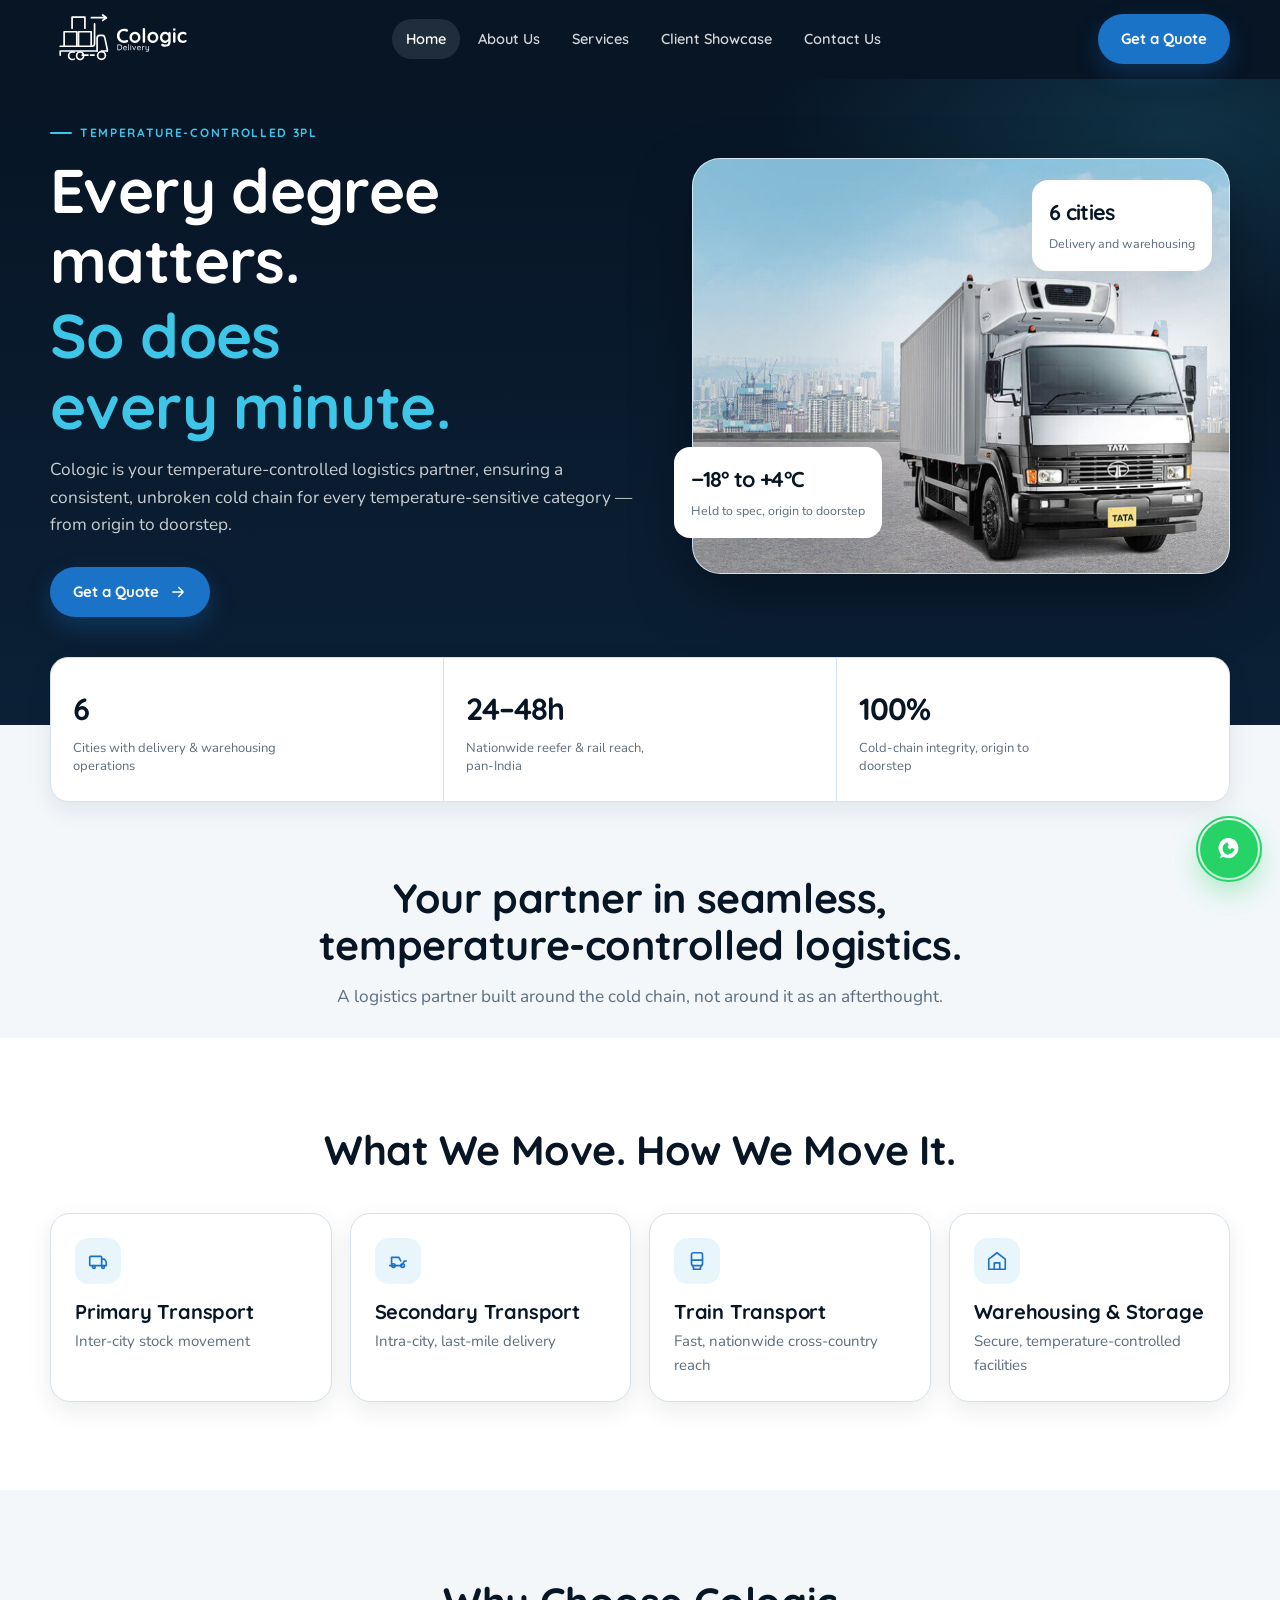
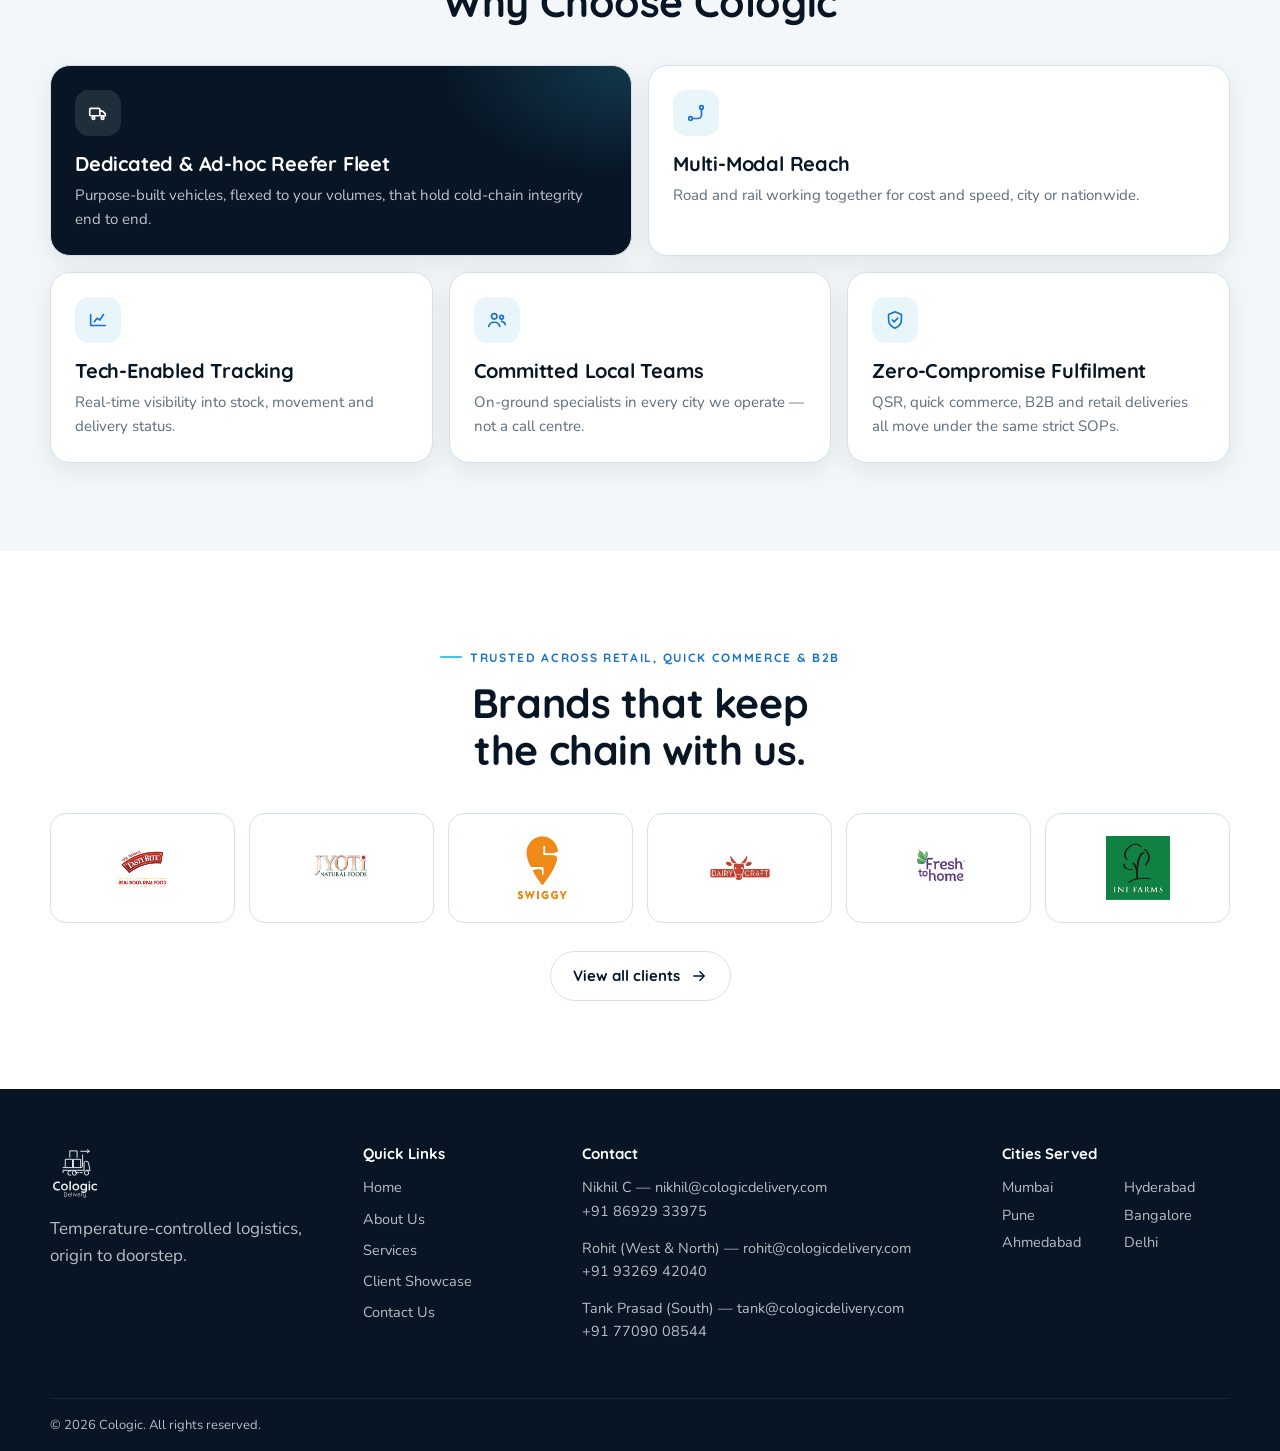
==== commit 7966d509: "Replace raster logo with crisp vector brand set - New vector logo (SVG): horizontal + vertical locku" ====
--- a/index.html
+++ b/index.html
@@ -5,7 +5,8 @@
   <meta name="viewport" content="width=device-width, initial-scale=1.0">
   <title>Cologic | Temperature-controlled logistics</title>
   <meta name="description" content="Cologic is your temperature-controlled logistics partner, keeping an unbroken cold chain for every temperature-sensitive category — from origin to doorstep.">
-  <link rel="icon" href="images/logo-mark.png" type="image/png">
+  <link rel="icon" type="image/svg+xml" href="images/brand/cologic-mark.svg">
+  <link rel="apple-touch-icon" href="images/brand/apple-touch-icon.png">
   <link rel="stylesheet" href="css/styles.css">
 </head>
 <body>
@@ -14,7 +15,7 @@
   <header class="header">
     <div class="wrap">
       <a class="brand" href="index.html" aria-label="Cologic home">
-        <img src="images/logo-mark.png" alt="Cologic">
+        <img src="images/brand/cologic-logo-h.svg" alt="Cologic">
       </a>
       <nav class="nav" aria-label="Primary">
         <a class="is-active" href="index.html">Home</a>
@@ -197,7 +198,7 @@
   <footer class="footer">
     <div class="wrap footer-grid">
       <div class="footer-brand">
-        <img src="images/logo-mark.png" alt="Cologic">
+        <img src="images/brand/cologic-logo.svg" alt="Cologic">
         <p>Temperature-controlled logistics, origin to doorstep.</p>
       </div>
       <div>
--- a/css/styles.css
+++ b/css/styles.css
@@ -321,7 +321,6 @@
 .brand img {
   height: 54px;
   width: auto;
-  mix-blend-mode: multiply;
 }
 
 .nav {
